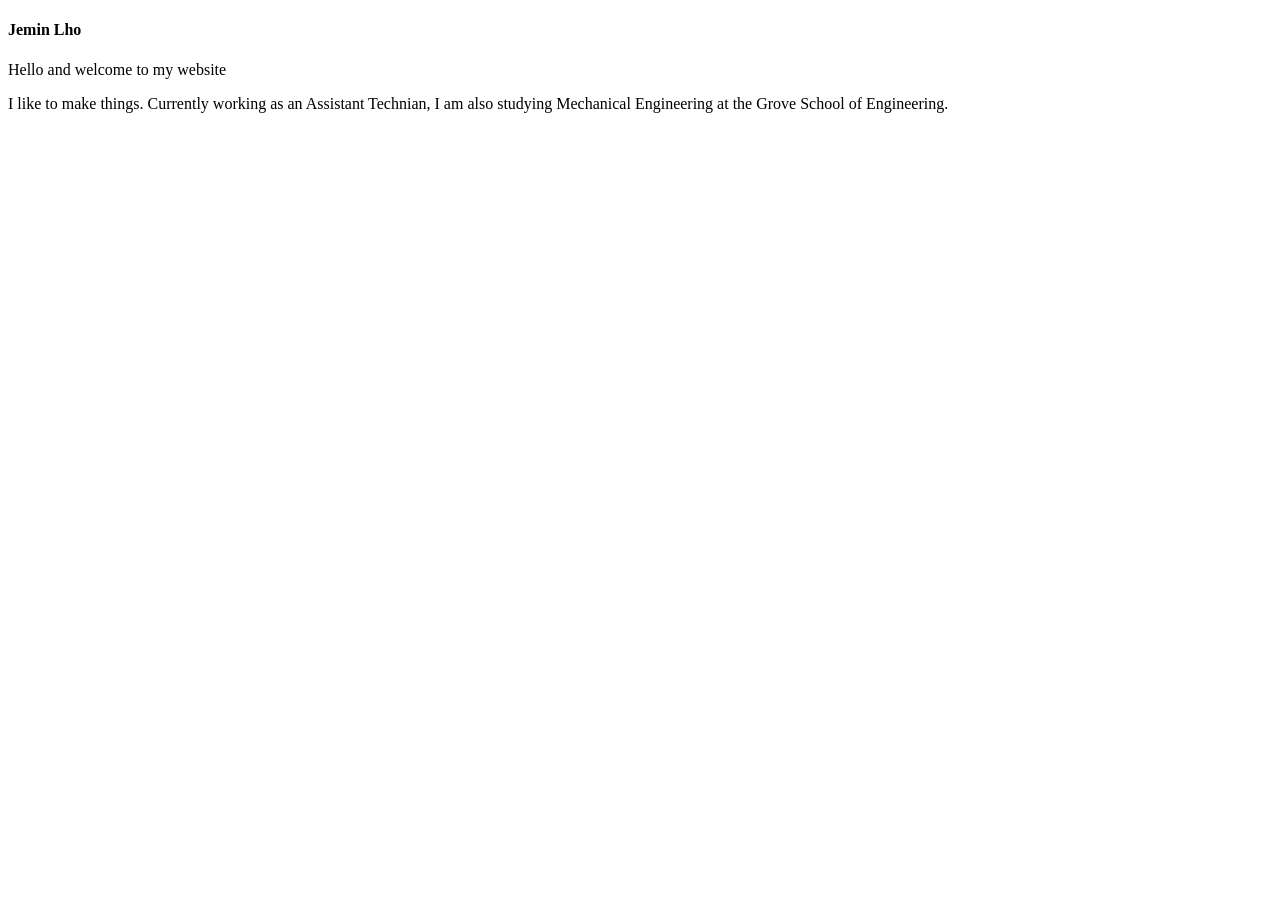
==== index.html @ 45991681 "test commit" ====
<!DOCTYPE html>
<html>
    <head>
    <!-- title + favicon -->
    <title> Jemin Lho - About</title>
    <link rel="icon" href="assets/favicon.png" type="image/png">
    <!-- meta-->
    <meta charset="UTF-8">
    <meta name="viewport" content="width=device-width, initial-scale=1.0">
    <!-- font-->
    <link rel="preconnect" href="https://fonts.googleapis.com">
    <link rel="preconnect" href="https://fonts.gstatic.com" crossorigin>
    <link href="https://fonts.googleapis.com/css2?family=Elms+Sans:ital,wght@0,100..900;1,100..900&display=swap" rel="stylesheet">
    </head>

<body>
   <h4>Jemin Lho</h4>
    <p>Hello and welcome to my website</p>
    <p>I like to make things. Currently working as an Assistant Technian, I am also studying Mechanical Engineering at the Grove School of Engineering.</p>

</body>
</html>

<link rel="stylesheet" href="style.css">
---- style.css ----
.elms-sans-temp1 {
  font-family: "Elms Sans", sans-serif;
  font-optical-sizing: auto;
  font-weight: 100;
  font-style: normal;
}
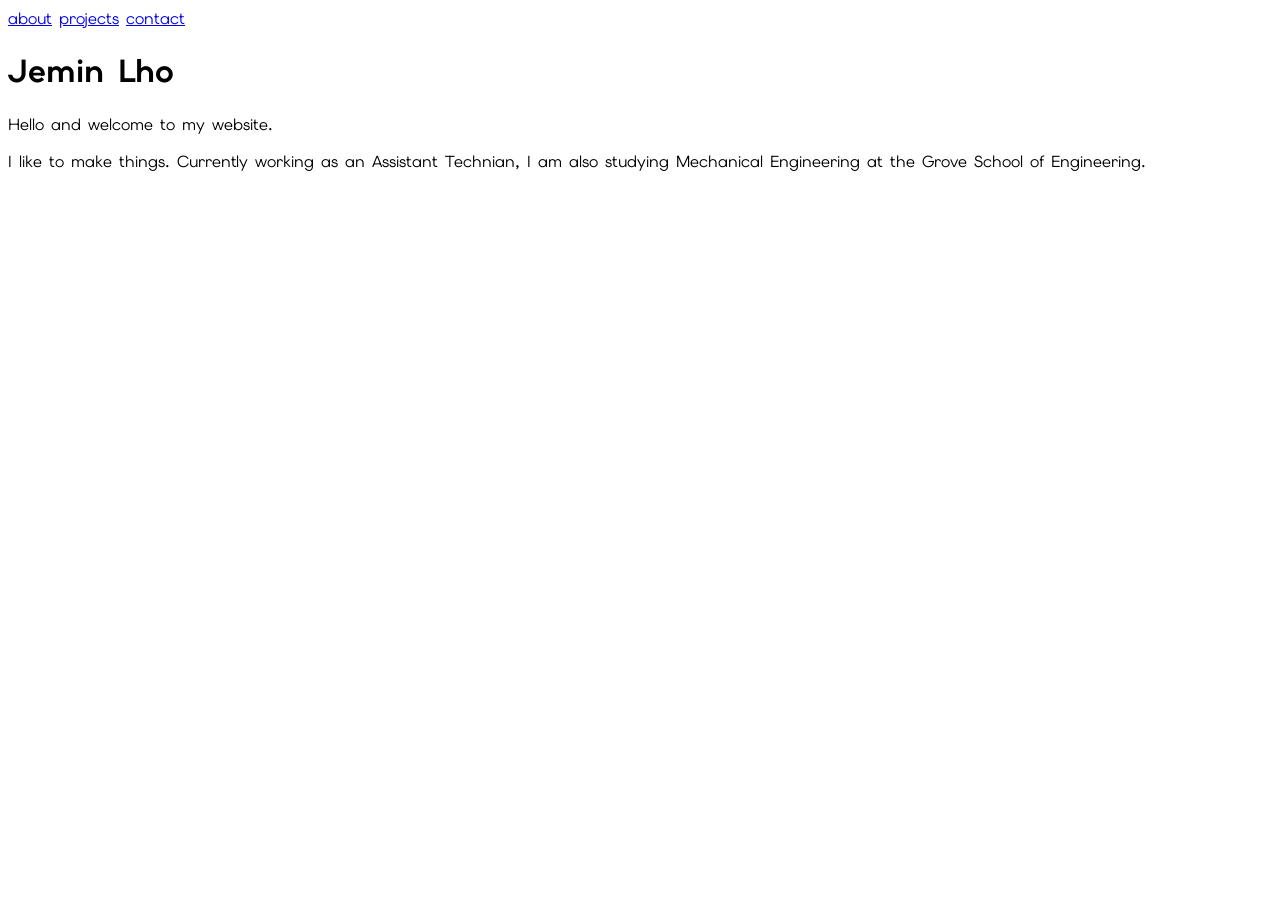
==== commit 8533d05f: "MDA decision" ====
--- a/index.html
+++ b/index.html
@@ -11,14 +11,21 @@
     <link rel="preconnect" href="https://fonts.googleapis.com">
     <link rel="preconnect" href="https://fonts.gstatic.com" crossorigin>
     <link href="https://fonts.googleapis.com/css2?family=Elms+Sans:ital,wght@0,100..900;1,100..900&display=swap" rel="stylesheet">
+    <link rel="stylesheet" href="style.css">
     </head>
 
+<header>
+    <!-- navigational bar-->
+    <nav>
+        <a href="index.html" class="active">about</a>
+        <a href="projects.html">projects</a>
+        <a href="contact.html">contact</a>
+    </nav>
+</header>
+
 <body>
-   <h4>Jemin Lho</h4>
-    <p>Hello and welcome to my website</p>
+   <h1>Jemin Lho</h1>
+    <p>Hello and welcome to my website.</p>
     <p>I like to make things. Currently working as an Assistant Technian, I am also studying Mechanical Engineering at the Grove School of Engineering.</p>
-
 </body>
-</html>
-
-<link rel="stylesheet" href="style.css">+</html>
--- a/style.css
+++ b/style.css
@@ -1,6 +1,6 @@
-.elms-sans-temp1 {
+body {
   font-family: "Elms Sans", sans-serif;
   font-optical-sizing: auto;
-  font-weight: 100;
+  font-weight: 400;
   font-style: normal;
 }
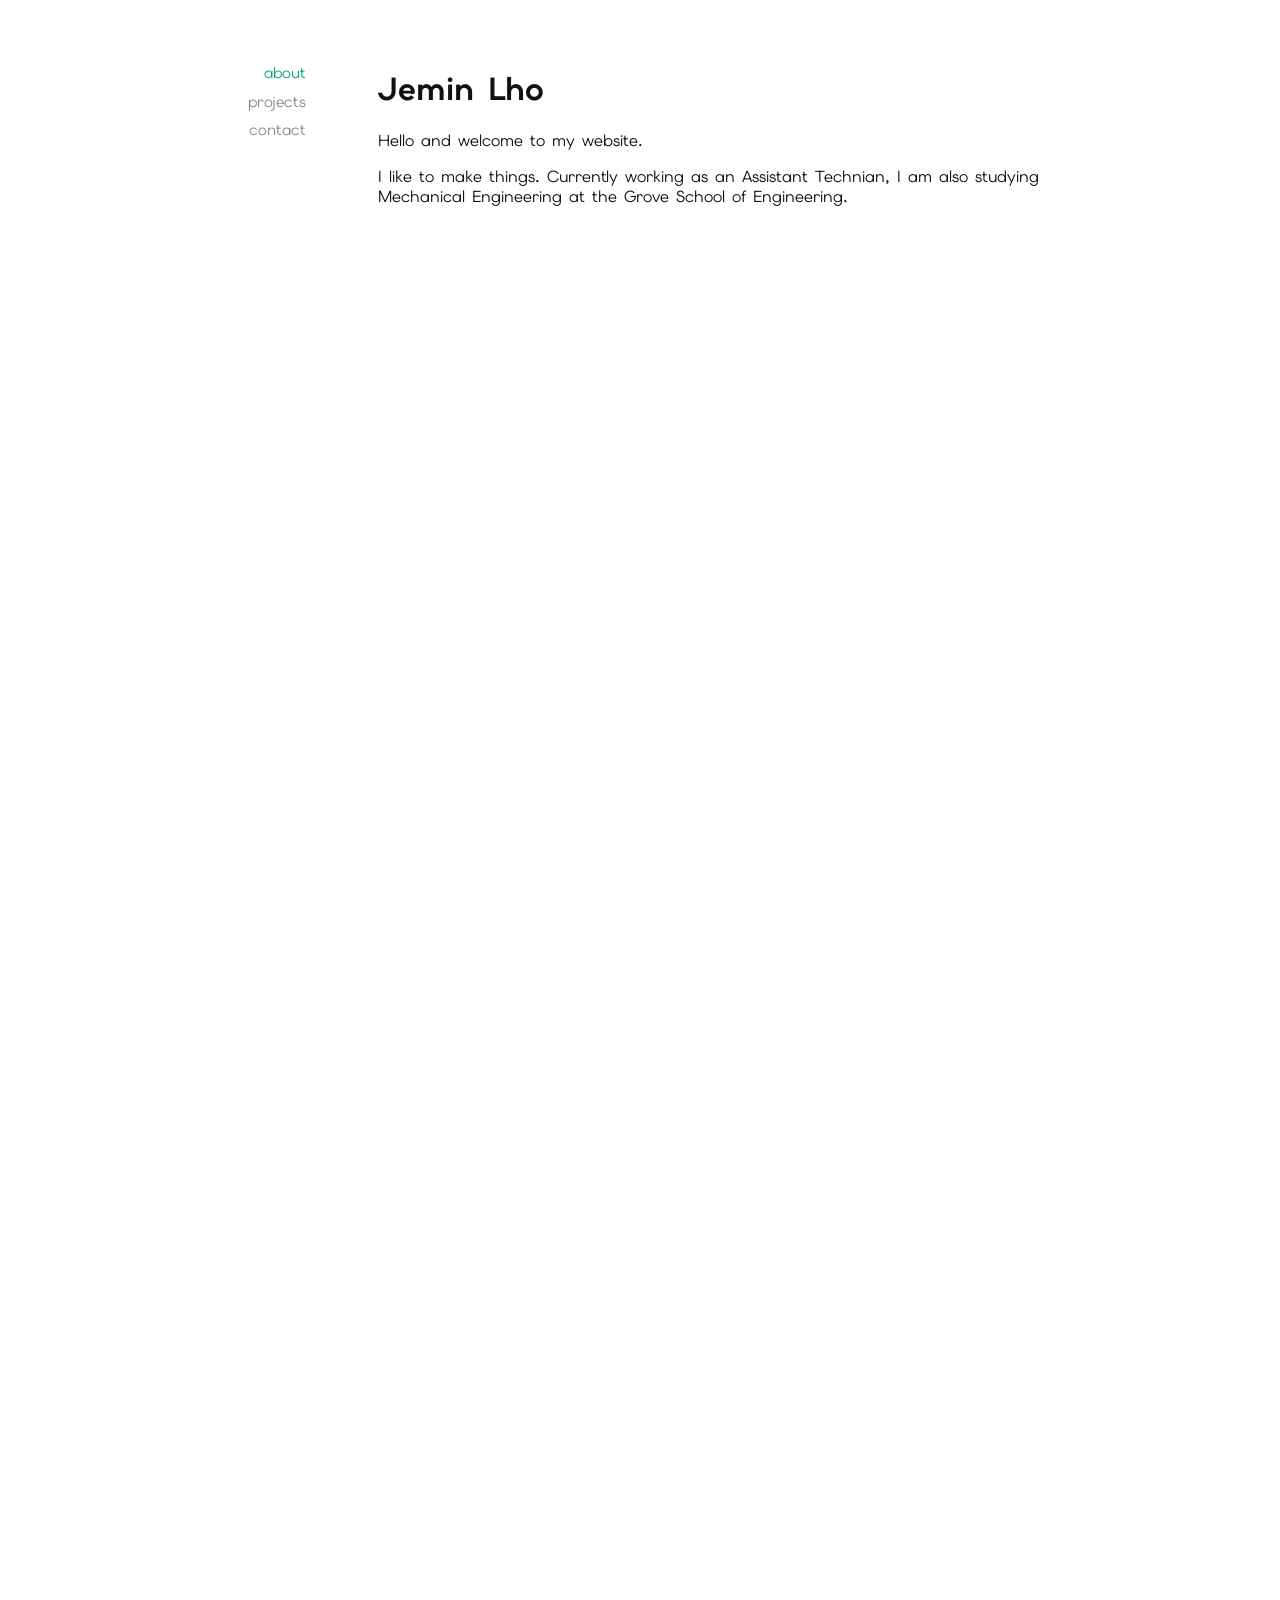
==== commit 8e0a5ba3: "third commit" ====
--- a/index.html
+++ b/index.html
@@ -14,7 +14,9 @@
     <link rel="stylesheet" href="style.css">
     </head>
 
-<header>
+<body>
+    <!-- header -->
+    <header>
     <!-- navigational bar-->
     <nav>
         <a href="index.html" class="active">about</a>
@@ -23,9 +25,10 @@
     </nav>
 </header>
 
-<body>
+    <main>
    <h1>Jemin Lho</h1>
     <p>Hello and welcome to my website.</p>
     <p>I like to make things. Currently working as an Assistant Technian, I am also studying Mechanical Engineering at the Grove School of Engineering.</p>
+    </main>
 </body>
 </html>
--- a/style.css
+++ b/style.css
@@ -1,6 +1,125 @@
+/*GLOBAL VAR*/
+:root {
+  --bg: #ffffff;
+  --text: #111111;
+  --muted: #888888;
+  --accent: #00a86b;
+}
+
 body {
   font-family: "Elms Sans", sans-serif;
   font-optical-sizing: auto;
   font-weight: 400;
   font-style: normal;
+  background: var(--bg);
+  color: var(--text);
+  line-height: 1.25;
+  max-width: 900px;
+  margin: 0 auto;
+  padding: 0 1.5rem;
+  display: grid;
+  grid-template-columns: 140px 1fr;
+  gap: 3rem;
+}
+
+/*Nav bar spacing + fix*/
+header {
+  position: sticky;
+  top: 0;
+  background: var(--bg);
+  padding: 1rem 0;
+  margin-bottom: 2.5rem;
+}
+
+/**/
+nav {
+  padding-top: 3rem;
+  display: flex;
+  gap: 0.6rem;
+  flex-direction: column;
+  align-items: flex-end;
+  text-align: right;
+  padding-right: 1.5rem;
+}
+
+nav a {
+  color: var(--muted);
+  text-decoration: none;
+  font-size: 0.95rem;
+  transition: color 0.15s ease;
+}
+
+nav a:hover { color: var(--text);
+}
+nav a.active { color: var(--accent);
+}
+
+main {
+  padding-top: 3rem;
+  padding-bottom: 300rem;
+}
+
+/*mobile integration*/
+@media (max-width: 640px) {
+  body {
+    grid-template-columns: 1fr;
+    gap: 1rem;
+  }
+  header {
+    position: static;
+    height: auto;
+    padding-top: 2rem;
+    border-right: none;
+    border-bottom: 1px solid var(--line);
+    padding-bottom: 1rem;
+  }
+  nav {
+    flex-direction: row;
+    align-items: flex-start;
+    text-align: left;
+    gap: 1.25rem;
+    padding-right: 0;
+  }
+  main { padding-top: 1.5rem; }
+}
+
+@view-transition {
+  navigation: auto;
+}
+
+@keyframes fade-out-blur {
+  from {
+    opacity: 1;
+    filter: blur(0px);
+  }
+  to {
+    opacity: 0;
+    filter: blur(6px);
+  }
+}
+
+@keyframes fade-in-blur {
+  from {
+    opacity: 0;
+    filter: blur(6px);
+  }
+  to {
+    opacity: 1;
+    filter: blur(0px);
+  }
+}
+
+::view-transition-old(root) {
+  animation: fade-out-blur 0.2s ease-in both;
+}
+
+::view-transition-new(root) {
+  animation: fade-in-blur 0.3s ease-out both;
+}
+
+@media (prefers-reduced-motion: reduce) {
+  ::view-transition-old(root),
+  ::view-transition-new(root) {
+    animation: none;
+  }
 }
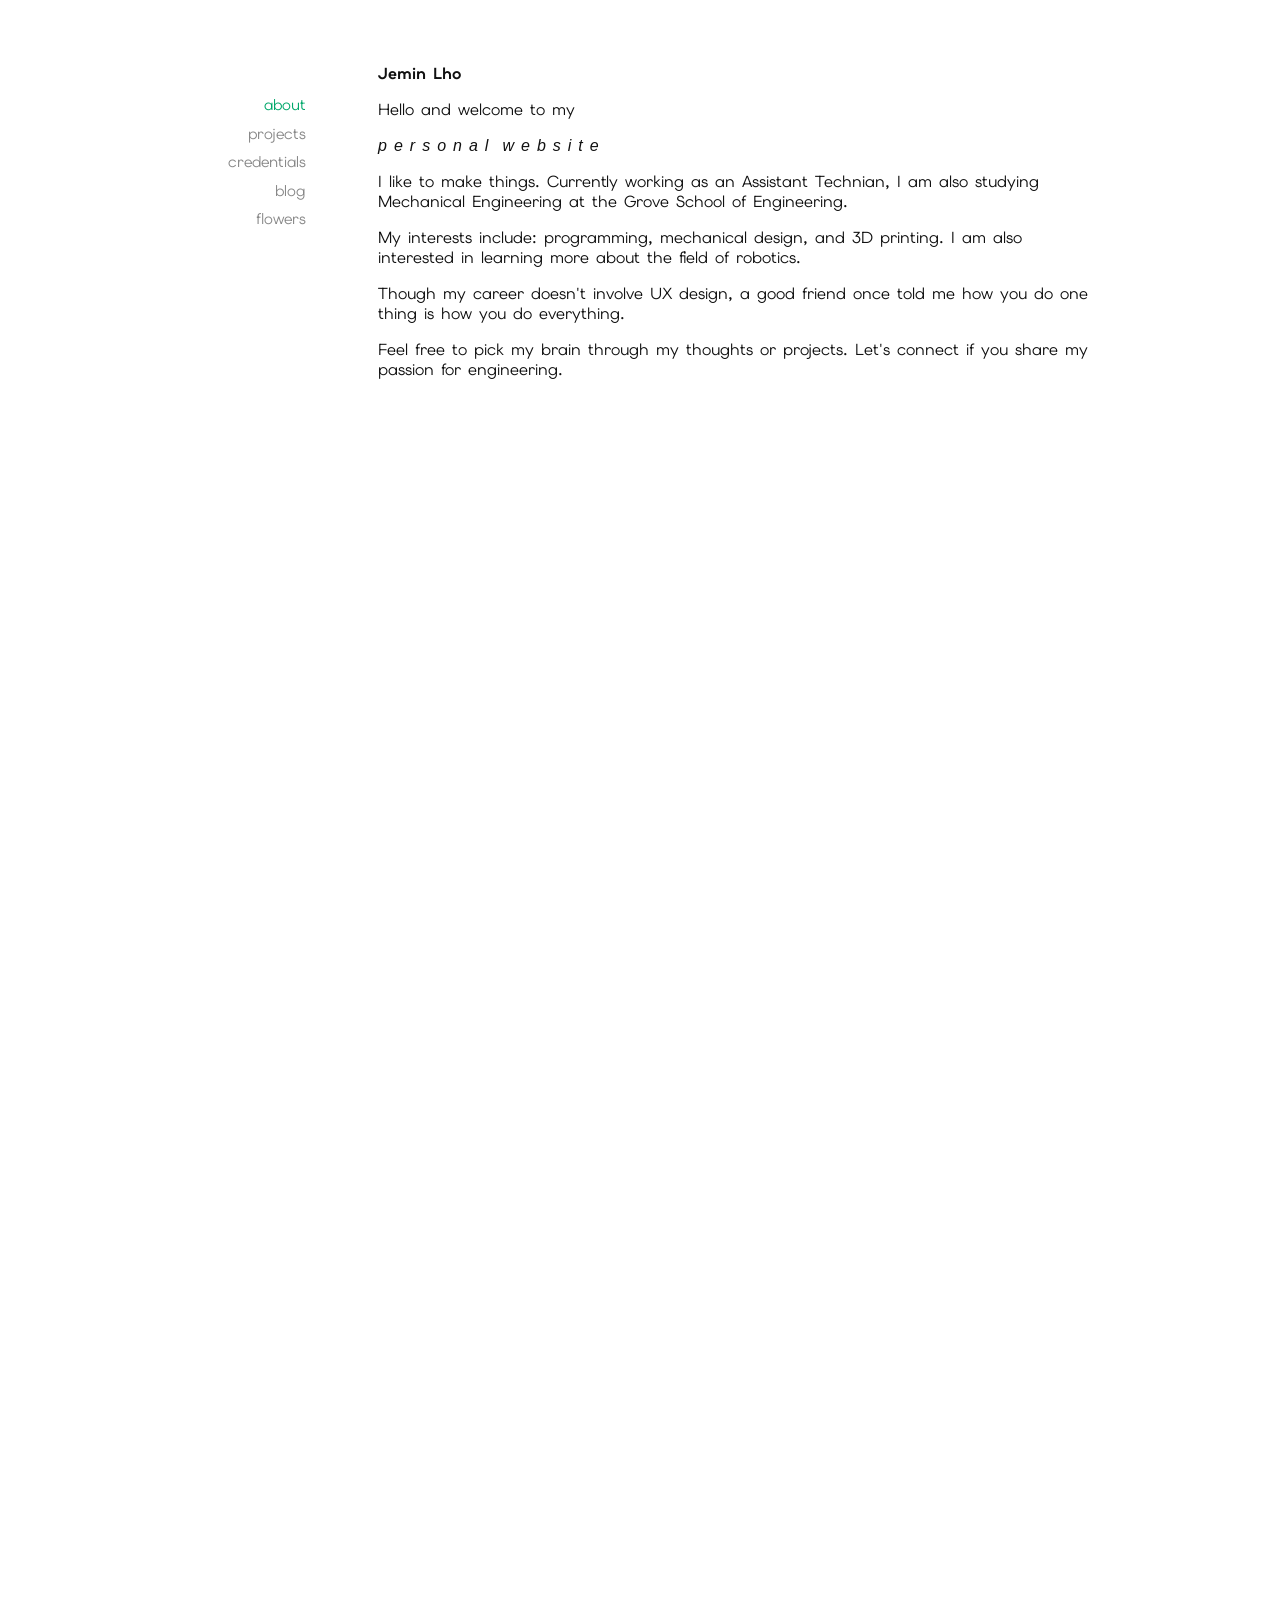
==== commit f4f75be0: "fourth commit" ====
--- a/index.html
+++ b/index.html
@@ -2,7 +2,7 @@
 <html>
     <head>
     <!-- title + favicon -->
-    <title> Jemin Lho - About</title>
+    <title> Jemin Lho</title>
     <link rel="icon" href="assets/favicon.png" type="image/png">
     <!-- meta-->
     <meta charset="UTF-8">
@@ -21,14 +21,39 @@
     <nav>
         <a href="index.html" class="active">about</a>
         <a href="projects.html">projects</a>
-        <a href="contact.html">contact</a>
+        <a href="credentials.html">credentials</a>
+        <a href="blog.html">blog</a>
+        <a href="flowers.html">flowers</a>
     </nav>
 </header>
 
     <main>
-   <h1>Jemin Lho</h1>
-    <p>Hello and welcome to my website.</p>
+   <p><b>Jemin Lho</b></p>
+    <p>Hello and welcome to my <div class="container">
+            <p class="wavy-text"> <!--make rainbow in night mode--> <!--there has to be a better way to do this + test for optimization issues-->
+                <span><i>p</i></span>
+                <span><i>e</i></span>
+                <span><i>r</i></span>
+                <span><i>s</i></span>
+                <span><i>o</i></span>
+                <span><i>n</i></span>
+                <span><i>a</i></span>
+                <span><i>l</i></span>
+                <span> </span>
+                <span><i>w</i></span>
+                <span><i>e</i></span>
+                <span><i>b</i></span>
+                <span><i>s</i></span>
+                <span><i>i</i></span>
+                <span><i>t</i></span>
+                <span><i>e</i></span>
+            </p>
+        </div>
+    </p>
     <p>I like to make things. Currently working as an Assistant Technian, I am also studying Mechanical Engineering at the Grove School of Engineering.</p>
+    <p>My interests include: programming, mechanical design, and 3D printing. I am also interested in learning more about the field of robotics.</p>
+    <p>Though my career doesn't involve UX design, a good friend once told me how you do one thing is how you do everything.</p> 
+    <p>Feel free to pick my brain through my thoughts or projects. Let's connect if you share my passion for engineering.</p>
     </main>
 </body>
 </html>
--- a/style.css
+++ b/style.css
@@ -26,9 +26,13 @@
 header {
   position: sticky;
   top: 0;
+  align-self: start;
+  height: 100vh;
   background: var(--bg);
-  padding: 1rem 0;
-  margin-bottom: 2.5rem;
+  border-right: 1px solid var(--line);
+  padding-top: 3rem;
+  /*padding: 1rem 0;
+  margin-bottom: 2.5rem;/* test these*/
 }
 
 /**/
@@ -122,4 +126,34 @@
   ::view-transition-new(root) {
     animation: none;
   }
+}
+
+.wavy-text span {
+  display: inline-block;
+  animation: wave 2s ease-in-out infinite;
+}
+
+.wavy-text span:nth-child(1) {animation-delay: 0.1s;}
+.wavy-text span:nth-child(2) {animation-delay: 0.2s;}
+.wavy-text span:nth-child(3) {animation-delay: 0.3s;}
+.wavy-text span:nth-child(4) {animation-delay: 0.4s;}
+.wavy-text span:nth-child(5) {animation-delay: 0.5s;}
+.wavy-text span:nth-child(6) {animation-delay: 0.6s;}
+.wavy-text span:nth-child(7) {animation-delay: 0.7s;}
+.wavy-text span:nth-child(8) {animation-delay: 0.8s;}
+.wavy-text span:nth-child(9) {animation-delay: 0.9s;}
+.wavy-text span:nth-child(10) {animation-delay: 1s;}
+.wavy-text span:nth-child(11) {animation-delay: 1.1s;}
+.wavy-text span:nth-child(12) {animation-delay: 1.2s;}
+.wavy-text span:nth-child(13) {animation-delay: 1.3s;}
+.wavy-text span:nth-child(14) {animation-delay: 1.4s;}
+.wavy-text span:nth-child(15) {animation-delay: 1.5s;}
+.wavy-text span:nth-child(16) {animation-delay: 1.6s;}
+
+@keyframes wave {
+  0%, 100% {
+    transform: translateY(0);
+  }
+  50% { transform: translateY(-5px);
+  }
 }
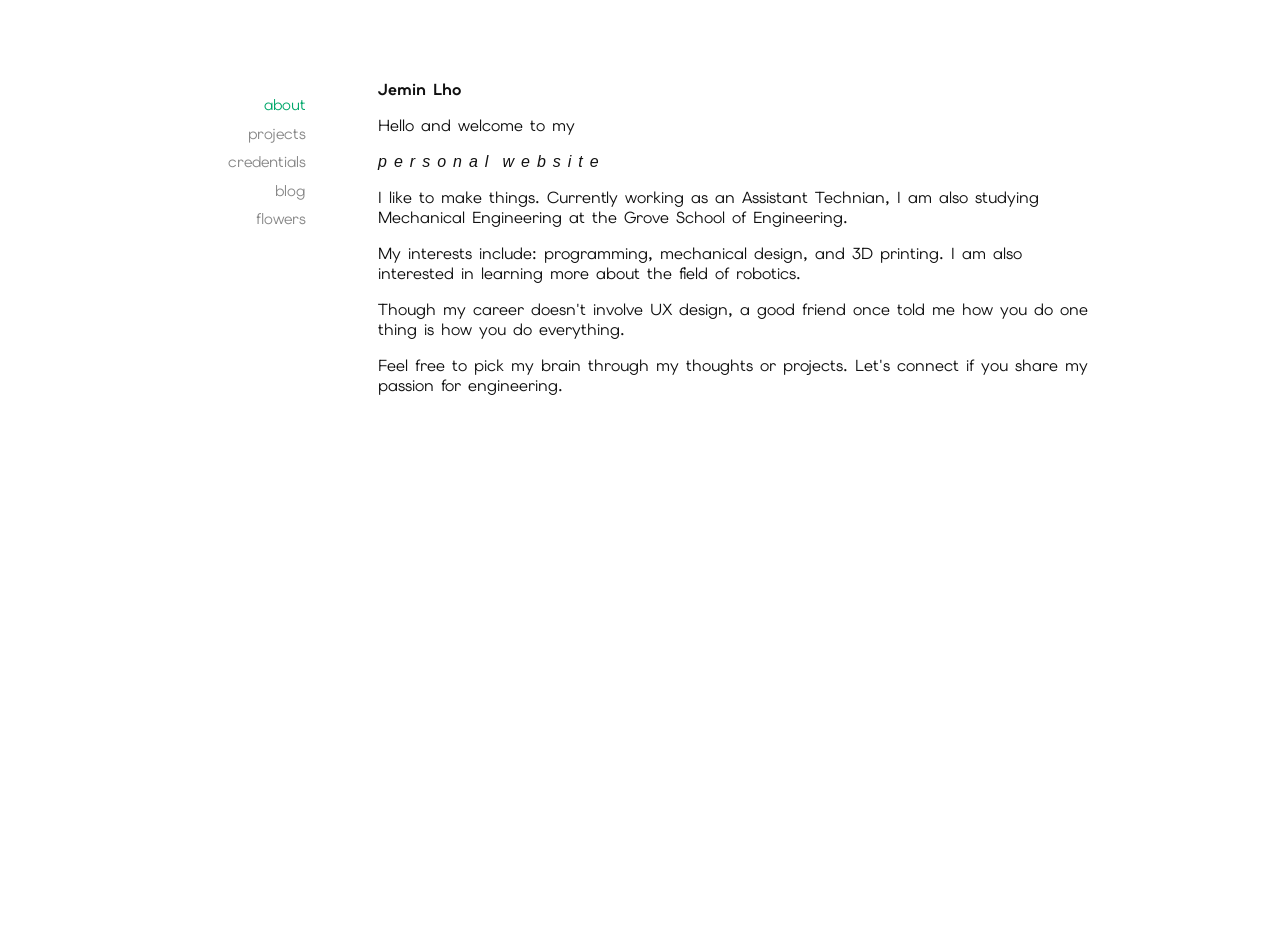
==== commit 95e9e059: "4.1th commit" ====
--- a/index.html
+++ b/index.html
@@ -28,8 +28,8 @@
 </header>
 
     <main>
-   <p><b>Jemin Lho</b></p>
-    <p>Hello and welcome to my <div class="container">
+        <p><b>Jemin Lho</b></p>
+        <p>Hello and welcome to my <div class="container">
             <p class="wavy-text"> <!--make rainbow in night mode--> <!--there has to be a better way to do this + test for optimization issues-->
                 <span><i>p</i></span>
                 <span><i>e</i></span>
--- a/style.css
+++ b/style.css
@@ -59,8 +59,8 @@
 }
 
 main {
-  padding-top: 3rem;
-  padding-bottom: 300rem;
+  padding-top: 4rem;
+  padding-bottom: 10rem;
 }
 
 /*mobile integration*/
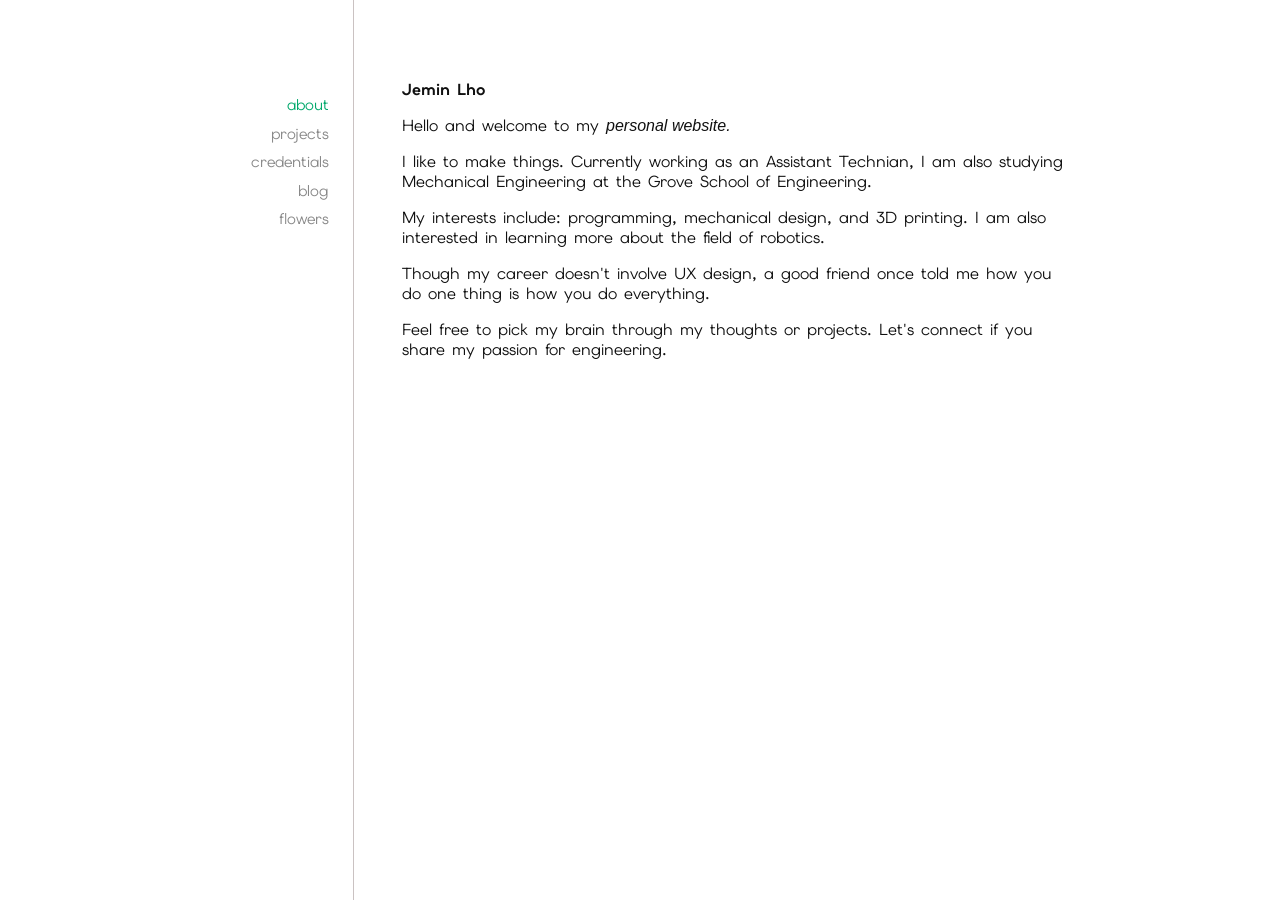
==== commit bf0b31d8: "4.3" ====
--- a/index.html
+++ b/index.html
@@ -1,5 +1,5 @@
 <!DOCTYPE html>
-<html>
+<html lang="en">
     <head>
     <!-- title + favicon -->
     <title> Jemin Lho</title>
@@ -12,6 +12,7 @@
     <link rel="preconnect" href="https://fonts.gstatic.com" crossorigin>
     <link href="https://fonts.googleapis.com/css2?family=Elms+Sans:ital,wght@0,100..900;1,100..900&display=swap" rel="stylesheet">
     <link rel="stylesheet" href="style.css">
+    <script src="script.js" defer></script>
     </head>
 
 <body>
@@ -29,27 +30,8 @@
 
     <main>
         <p><b>Jemin Lho</b></p>
-        <p>Hello and welcome to my <div class="container">
-            <p class="wavy-text"> <!--make rainbow in night mode--> <!--there has to be a better way to do this + test for optimization issues-->
-                <span><i>p</i></span>
-                <span><i>e</i></span>
-                <span><i>r</i></span>
-                <span><i>s</i></span>
-                <span><i>o</i></span>
-                <span><i>n</i></span>
-                <span><i>a</i></span>
-                <span><i>l</i></span>
-                <span> </span>
-                <span><i>w</i></span>
-                <span><i>e</i></span>
-                <span><i>b</i></span>
-                <span><i>s</i></span>
-                <span><i>i</i></span>
-                <span><i>t</i></span>
-                <span><i>e</i></span>
-            </p>
-        </div>
-    </p>
+        <p>Hello and welcome to my <span class="wavy-text" aria-label="personal website"> <span style="--i:0">p</span><span style="--i:1">e</span><span style="--i:2">r</span><span style="--i:3">s</span><span style="--i:4">o</span><span style="--i:5">n</span><span style="--i:6">a</span><span style="--i:7">l</span><span style="--i:8">&nbsp;</span><span style="--i:9">w</span><span style="--i:10">e</span><span style="--i:11">b</span><span style="--i:12">s</span><span style="--i:13">i</span><span style="--i:14">t</span><span style="--i:15">e</span><span style="--i:16">.</span>
+        </span></p>
     <p>I like to make things. Currently working as an Assistant Technian, I am also studying Mechanical Engineering at the Grove School of Engineering.</p>
     <p>My interests include: programming, mechanical design, and 3D printing. I am also interested in learning more about the field of robotics.</p>
     <p>Though my career doesn't involve UX design, a good friend once told me how you do one thing is how you do everything.</p> 
--- a/style.css
+++ b/style.css
@@ -4,6 +4,19 @@
   --text: #111111;
   --muted: #888888;
   --accent: #00a86b;
+  --line: #cac2c2;
+}
+
+/*model bug fix*/
+*, *::before, *::after {
+  box-sizing: border-box;
+}
+
+/*mobile friendly flowers page*/
+pre {
+  overflow-x: auto;
+  font-size: clamp(0.45rem, 2.2vw, 0.8rem);
+  line-height: 1.2;
 }
 
 body {
@@ -133,27 +146,18 @@
   animation: wave 2s ease-in-out infinite;
 }
 
-.wavy-text span:nth-child(1) {animation-delay: 0.1s;}
-.wavy-text span:nth-child(2) {animation-delay: 0.2s;}
-.wavy-text span:nth-child(3) {animation-delay: 0.3s;}
-.wavy-text span:nth-child(4) {animation-delay: 0.4s;}
-.wavy-text span:nth-child(5) {animation-delay: 0.5s;}
-.wavy-text span:nth-child(6) {animation-delay: 0.6s;}
-.wavy-text span:nth-child(7) {animation-delay: 0.7s;}
-.wavy-text span:nth-child(8) {animation-delay: 0.8s;}
-.wavy-text span:nth-child(9) {animation-delay: 0.9s;}
-.wavy-text span:nth-child(10) {animation-delay: 1s;}
-.wavy-text span:nth-child(11) {animation-delay: 1.1s;}
-.wavy-text span:nth-child(12) {animation-delay: 1.2s;}
-.wavy-text span:nth-child(13) {animation-delay: 1.3s;}
-.wavy-text span:nth-child(14) {animation-delay: 1.4s;}
-.wavy-text span:nth-child(15) {animation-delay: 1.5s;}
-.wavy-text span:nth-child(16) {animation-delay: 1.6s;}
+.wavy-text > span {
+  display: inline-block;
+  font-style: italic;
+  animation: wave 2s ease-in-out infinite;
+  animation-delay: calc(var(--i) * 0.1s);
+}
 
 @keyframes wave {
-  0%, 100% {
-    transform: translateY(0);
-  }
-  50% { transform: translateY(-5px);
-  }
+  0%, 100% { transform: translateY(0px); }
+  50%      { transform: translateY(-5px); }
+}
+
+@media (prefers-reduced-motion: reduce) {
+  .wavy-text > span { animation: none; }
 }
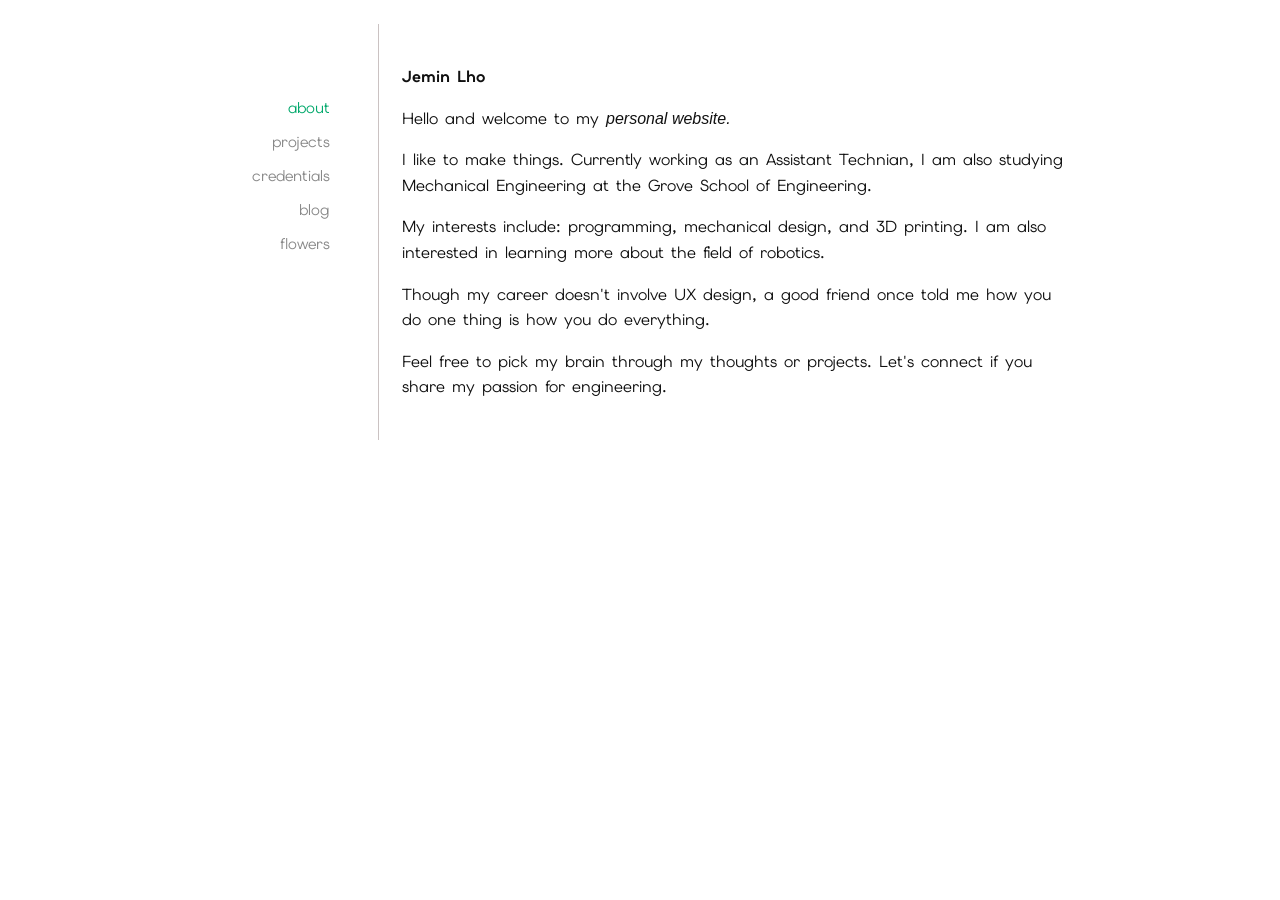
==== commit 62821b06: "commit 5" ====
--- a/index.html
+++ b/index.html
@@ -30,7 +30,7 @@
 
     <main>
         <p><b>Jemin Lho</b></p>
-        <p>Hello and welcome to my <span class="wavy-text" aria-label="personal website"> <span style="--i:0">p</span><span style="--i:1">e</span><span style="--i:2">r</span><span style="--i:3">s</span><span style="--i:4">o</span><span style="--i:5">n</span><span style="--i:6">a</span><span style="--i:7">l</span><span style="--i:8">&nbsp;</span><span style="--i:9">w</span><span style="--i:10">e</span><span style="--i:11">b</span><span style="--i:12">s</span><span style="--i:13">i</span><span style="--i:14">t</span><span style="--i:15">e</span><span style="--i:16">.</span>
+        <p>Hello and welcome to my <span class="wavy-text" aria-label="personal website"><span style="--i:0">p</span><span style="--i:1">e</span><span style="--i:2">r</span><span style="--i:3">s</span><span style="--i:4">o</span><span style="--i:5">n</span><span style="--i:6">a</span><span style="--i:7">l</span><span style="--i:8">&nbsp;</span><span style="--i:9">w</span><span style="--i:10">e</span><span style="--i:11">b</span><span style="--i:12">s</span><span style="--i:13">i</span><span style="--i:14">t</span><span style="--i:15">e</span><span style="--i:16">.</span>
         </span></p>
     <p>I like to make things. Currently working as an Assistant Technian, I am also studying Mechanical Engineering at the Grove School of Engineering.</p>
     <p>My interests include: programming, mechanical design, and 3D printing. I am also interested in learning more about the field of robotics.</p>
--- a/style.css
+++ b/style.css
@@ -23,13 +23,12 @@
   font-family: "Elms Sans", sans-serif;
   font-optical-sizing: auto;
   font-weight: 400;
-  font-style: normal;
   background: var(--bg);
   color: var(--text);
-  line-height: 1.25;
+  line-height: 1.6;
   max-width: 900px;
   margin: 0 auto;
-  padding: 0 1.5rem;
+  padding: 3rem 1.5rem 8rem;
   display: grid;
   grid-template-columns: 140px 1fr;
   gap: 3rem;
@@ -38,12 +37,9 @@
 /*Nav bar spacing + fix*/
 header {
   position: sticky;
-  top: 0;
+  top: 3rem;
   align-self: start;
-  height: 100vh;
   background: var(--bg);
-  border-right: 1px solid var(--line);
-  padding-top: 3rem;
   /*padding: 1rem 0;
   margin-bottom: 2.5rem;/* test these*/
 }
@@ -72,8 +68,17 @@
 }
 
 main {
-  padding-top: 4rem;
-  padding-bottom: 10rem;
+  position: relative;
+}
+
+main::before {
+  content: "";
+  position: absolute;
+  left: -1.5rem;
+  top: -1.5rem;
+  bottom: -1.5rem;
+  width: 1px;
+  background: var(--line);
 }
 
 /*mobile integration*/
@@ -81,12 +86,10 @@
   body {
     grid-template-columns: 1fr;
     gap: 1rem;
+    padding-top: 2rem;
   }
   header {
     position: static;
-    height: auto;
-    padding-top: 2rem;
-    border-right: none;
     border-bottom: 1px solid var(--line);
     padding-bottom: 1rem;
   }
@@ -97,7 +100,7 @@
     gap: 1.25rem;
     padding-right: 0;
   }
-  main { padding-top: 1.5rem; }
+  main::before { display: none; }
 }
 
 @view-transition {
@@ -141,11 +144,6 @@
   }
 }
 
-.wavy-text span {
-  display: inline-block;
-  animation: wave 2s ease-in-out infinite;
-}
-
 .wavy-text > span {
   display: inline-block;
   font-style: italic;
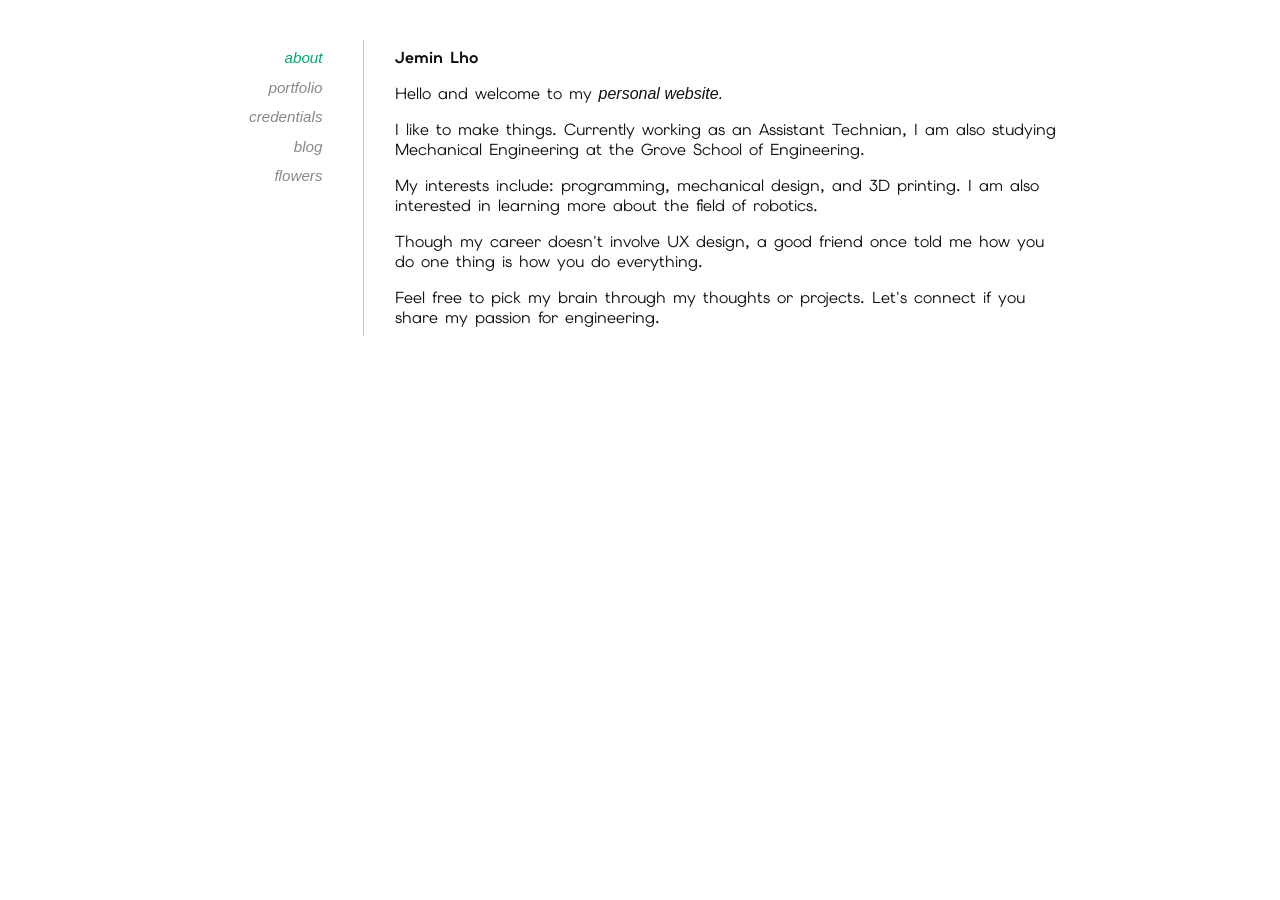
==== commit e5e8fbee: "commit 6" ====
--- a/index.html
+++ b/index.html
@@ -20,11 +20,11 @@
     <header>
     <!-- navigational bar-->
     <nav>
-        <a href="index.html" class="active">about</a>
-        <a href="projects.html">projects</a>
-        <a href="credentials.html">credentials</a>
-        <a href="blog.html">blog</a>
-        <a href="flowers.html">flowers</a>
+        <a href="index.html" class="active"><i>about</i></a>
+        <a href="portfolio.html"><i>portfolio</i></a>
+        <a href="credentials.html"><i>credentials</i></a>
+        <a href="blog/blog.html"><i>blog</i></a>
+        <a href="flowers.html"><i>flowers</i></a>
     </nav>
 </header>
 
--- a/style.css
+++ b/style.css
@@ -25,7 +25,7 @@
   font-weight: 400;
   background: var(--bg);
   color: var(--text);
-  line-height: 1.6;
+  line-height: 1.25;
   max-width: 900px;
   margin: 0 auto;
   padding: 3rem 1.5rem 8rem;
@@ -46,10 +46,9 @@
 
 /**/
 nav {
-  padding-top: 3rem;
   display: flex;
+  flex-direction: column;
   gap: 0.6rem;
-  flex-direction: column;
   align-items: flex-end;
   text-align: right;
   padding-right: 1.5rem;
@@ -74,11 +73,23 @@
 main::before {
   content: "";
   position: absolute;
-  left: -1.5rem;
-  top: -1.5rem;
-  bottom: -1.5rem;
+  left: -2rem;
+  top: -.5rem;
+  bottom: -.5rem;
   width: 1px;
   background: var(--line);
+}
+
+main > *:first-child { margin-top: 0; }
+main > *:last-child  { margin-bottom: 0; }
+
+img {
+  max-width: 100%;
+  height: auto;
+}
+
+html {
+  scrollbar-gutter: stable;
 }
 
 /*mobile integration*/
